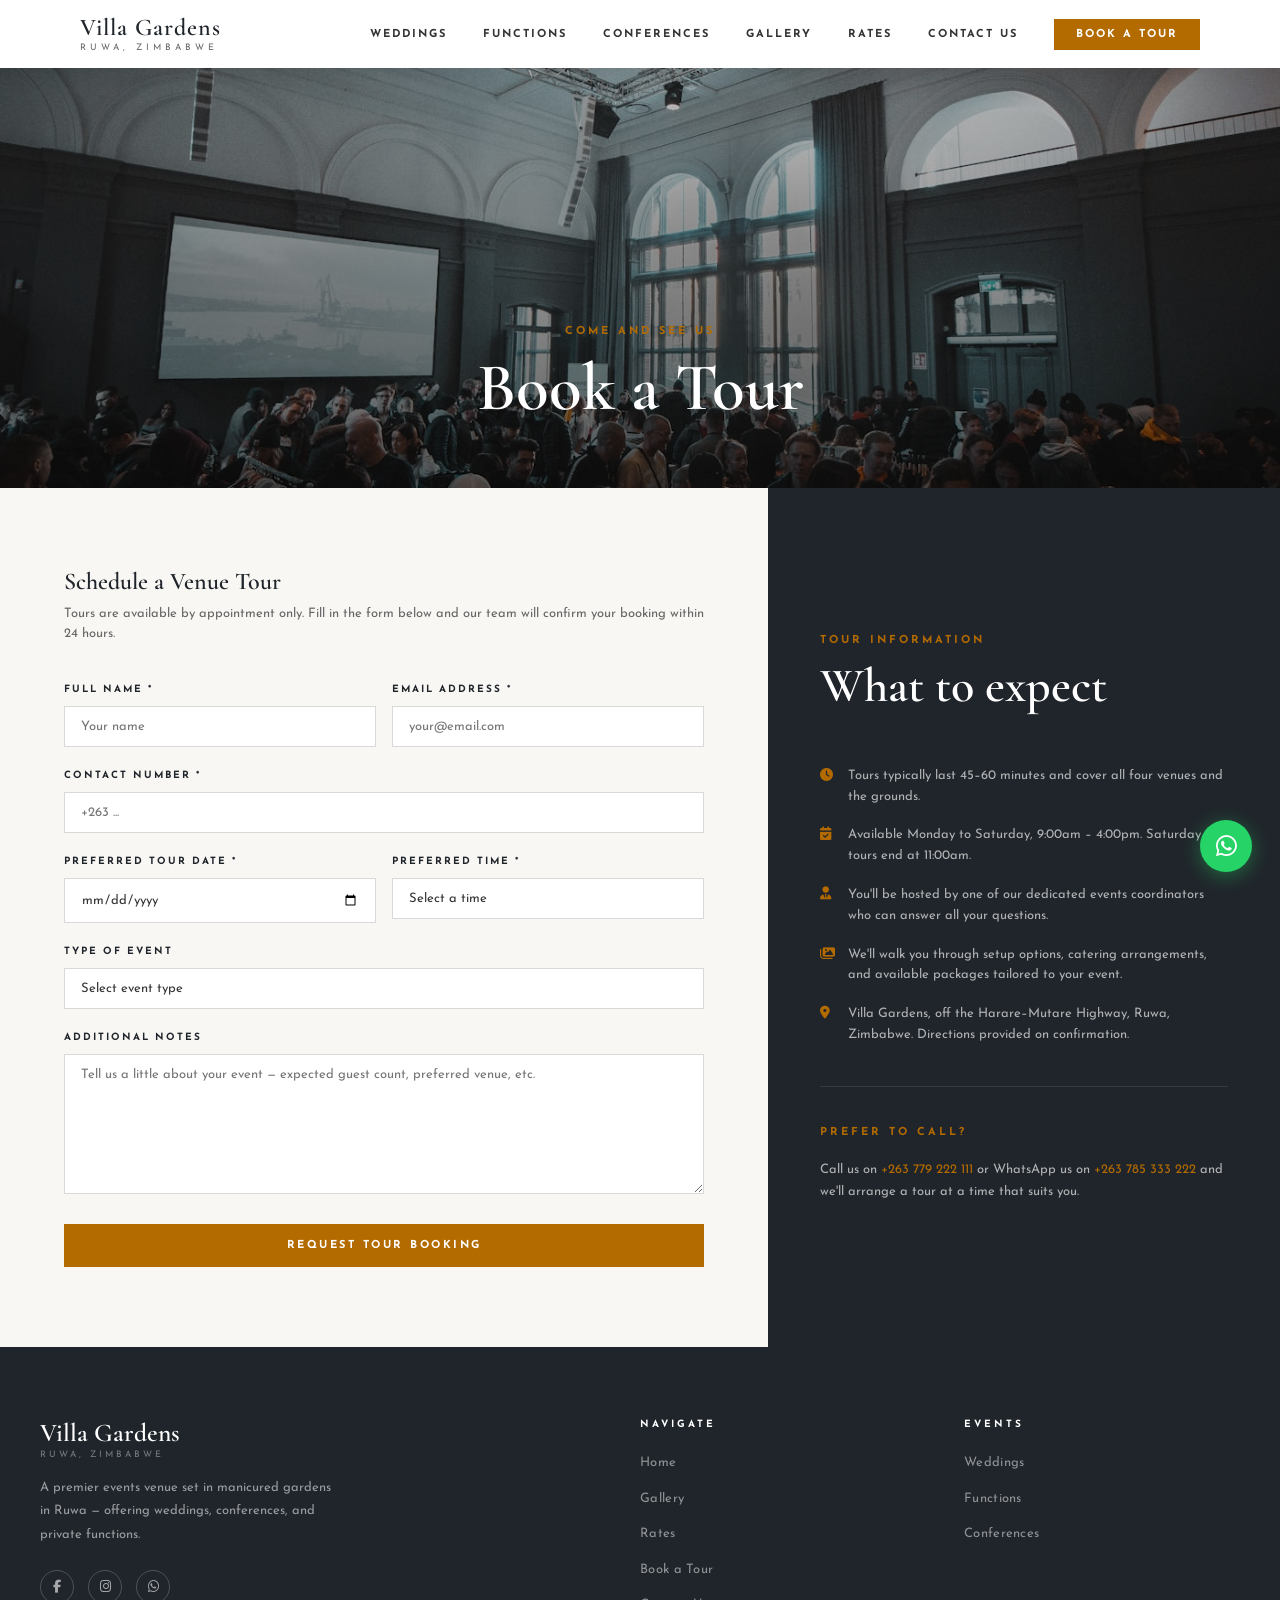
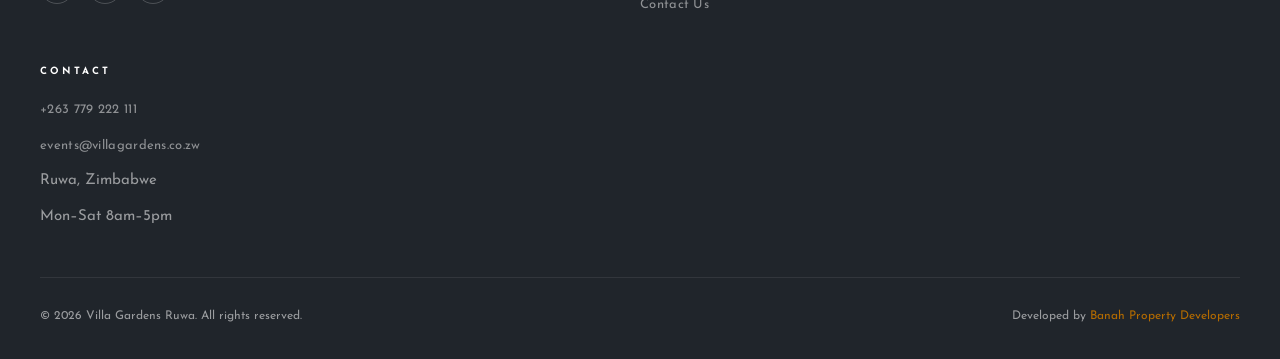
==== book.html @ 0d208f0a "Initial commit: Villa Gardens events venue site Developed by PyBaker" ====
<!DOCTYPE html>
<html lang="en">
<head>
  <meta charset="utf-8">
  <meta name="viewport" content="width=device-width, initial-scale=1">
  <title>Book a Tour — Villa Gardens Ruwa</title>
  <meta name="description" content="Schedule a private tour of Villa Gardens — come and see our wedding and event venues in person.">
  <link rel="preconnect" href="https://fonts.googleapis.com">
  <link rel="preconnect" href="https://fonts.gstatic.com" crossorigin>
  <link href="https://fonts.googleapis.com/css2?family=Josefin+Sans:wght@300;400;600;700&family=Cormorant+Garamond:ital,wght@0,400;0,600;1,400&display=swap" rel="stylesheet">
  <link rel="stylesheet" href="https://cdnjs.cloudflare.com/ajax/libs/font-awesome/6.5.0/css/all.min.css">
  <link rel="stylesheet" href="css/style.css">
</head>
<body>

<div class="offcanvas-overlay"></div>
<div class="offcanvas">
  <button type="button" class="offcanvas-close" aria-label="Close menu"></button>
  <ul class="offcanvas-nav">
    <li><a href="index.html">Home</a></li>
    <li><a href="weddings.html">Weddings</a></li>
    <li><a href="functions.html">Functions</a></li>
    <li><a href="conferences.html">Conferences</a></li>
    <li><a href="gallery.html">Gallery</a></li>
    <li><a href="rates.html">Rates</a></li>
    <li><a href="contact.html">Contact Us</a></li>
    <li><a href="book.html">Book a Tour</a></li>
  </ul>
</div>

<nav class="site-nav solid">
  <div class="nav-inner">
    <a href="index.html" class="nav-logo">
      Villa Gardens
      <span>Ruwa, Zimbabwe</span>
    </a>
    <ul class="nav-links">
      <li><a href="weddings.html">Weddings</a></li>
      <li><a href="functions.html">Functions</a></li>
      <li><a href="conferences.html">Conferences</a></li>
      <li><a href="gallery.html">Gallery</a></li>
      <li><a href="rates.html">Rates</a></li>
      <li><a href="contact.html">Contact Us</a></li>
      <li><a href="book.html" class="nav-cta">Book a Tour</a></li>
    </ul>
    <button type="button" class="nav-hamburger" aria-label="Open menu">
      <span></span><span></span><span></span>
    </button>
  </div>
</nav>

<!-- PAGE HERO -->
<div class="page-hero" style="background-image: url('images/garden-1.jpg')">
  <div class="page-hero__content">
    <span class="page-hero__label">Come and see us</span>
    <h1 class="page-hero__title">Book a Tour</h1>
  </div>
</div>

<!-- BOOK PAGE -->
<div class="book-page">

  <!-- FORM -->
  <div class="book-form-col">
    <h2 class="form-title">Schedule a Venue Tour</h2>
    <p class="form-subtitle">Tours are available by appointment only. Fill in the form below and our team will confirm your booking within 24 hours.</p>

    <form action="#" method="post" novalidate>
      <div class="form-row">
        <div class="form-group">
          <label for="book-name">Full Name *</label>
          <input type="text" id="book-name" name="name" required placeholder="Your name">
        </div>
        <div class="form-group">
          <label for="book-email">Email Address *</label>
          <input type="email" id="book-email" name="email" required placeholder="your@email.com">
        </div>
      </div>

      <div class="form-group">
        <label for="book-phone">Contact Number *</label>
        <input type="tel" id="book-phone" name="phone" required placeholder="+263 ...">
      </div>

      <div class="form-row">
        <div class="form-group">
          <label for="book-date">Preferred Tour Date *</label>
          <input type="date" id="book-date" name="date" required>
        </div>
        <div class="form-group">
          <label for="book-time">Preferred Time *</label>
          <select id="book-time" name="time" required>
            <option value="" disabled selected>Select a time</option>
            <option>9:00am</option>
            <option>10:00am</option>
            <option>11:00am</option>
            <option>12:00pm</option>
            <option>1:00pm</option>
            <option>2:00pm</option>
            <option>3:00pm</option>
            <option>4:00pm</option>
          </select>
        </div>
      </div>

      <div class="form-group">
        <label for="book-event">Type of Event</label>
        <select id="book-event" name="event_type">
          <option value="" disabled selected>Select event type</option>
          <option>Wedding</option>
          <option>Private Function</option>
          <option>Conference</option>
          <option>Corporate Retreat</option>
          <option>Other</option>
        </select>
      </div>

      <div class="form-group">
        <label for="book-notes">Additional Notes</label>
        <textarea id="book-notes" name="notes" placeholder="Tell us a little about your event — expected guest count, preferred venue, etc."></textarea>
      </div>

      <button type="submit" class="btn btn-amber" style="width: 100%; justify-content: center;">Request Tour Booking</button>
    </form>
  </div>

  <!-- INFO -->
  <div class="book-info-col">
    <span class="section-label">Tour Information</span>
    <h2 class="section-title">What to expect</h2>
    <ul class="book-info-list">
      <li>
        <i class="fas fa-clock"></i>
        <span>Tours typically last 45–60 minutes and cover all four venues and the grounds.</span>
      </li>
      <li>
        <i class="fas fa-calendar-check"></i>
        <span>Available Monday to Saturday, 9:00am – 4:00pm. Saturday tours end at 11:00am.</span>
      </li>
      <li>
        <i class="fas fa-user-tie"></i>
        <span>You'll be hosted by one of our dedicated events coordinators who can answer all your questions.</span>
      </li>
      <li>
        <i class="fas fa-images"></i>
        <span>We'll walk you through setup options, catering arrangements, and available packages tailored to your event.</span>
      </li>
      <li>
        <i class="fas fa-map-marker-alt"></i>
        <span>Villa Gardens, off the Harare–Mutare Highway, Ruwa, Zimbabwe. Directions provided on confirmation.</span>
      </li>
    </ul>

    <div style="margin-top: 40px; padding-top: 32px; border-top: 1px solid rgba(255,255,255,0.1);">
      <span class="section-label">Prefer to call?</span>
      <p style="color: rgba(255,255,255,0.65); font-size: 13px; margin-top: 8px; line-height: 1.7;">
        Call us on <a href="tel:+263779222111" style="color: var(--amber);">+263&nbsp;779&nbsp;222&nbsp;111</a> or WhatsApp us on <a href="https://wa.me/263785333222" style="color: var(--amber);" target="_blank" rel="noopener">+263&nbsp;785&nbsp;333&nbsp;222</a> and we'll arrange a tour at a time that suits you.
      </p>
    </div>
  </div>

</div>

<!-- FOOTER -->
<footer class="site-footer">
  <div class="footer-inner">
    <div>
      <div class="footer-brand">Villa Gardens<span>Ruwa, Zimbabwe</span></div>
      <p class="footer-about">A premier events venue set in manicured gardens in Ruwa — offering weddings, conferences, and private functions.</p>
      <div class="footer-social">
        <a href="#" aria-label="Facebook"><i class="fab fa-facebook-f"></i></a>
        <a href="#" aria-label="Instagram"><i class="fab fa-instagram"></i></a>
        <a href="#" aria-label="WhatsApp"><i class="fab fa-whatsapp"></i></a>
      </div>
    </div>
    <div class="footer-col">
      <h4>Navigate</h4>
      <ul>
        <li><a href="index.html">Home</a></li>
        <li><a href="gallery.html">Gallery</a></li>
        <li><a href="rates.html">Rates</a></li>
        <li><a href="book.html">Book a Tour</a></li>
        <li><a href="contact.html">Contact Us</a></li>
      </ul>
    </div>
    <div class="footer-col">
      <h4>Events</h4>
      <ul>
        <li><a href="weddings.html">Weddings</a></li>
        <li><a href="functions.html">Functions</a></li>
        <li><a href="conferences.html">Conferences</a></li>
      </ul>
    </div>
    <div class="footer-col">
      <h4>Contact</h4>
      <ul>
        <li><a href="tel:+263779222111">+263&nbsp;779&nbsp;222&nbsp;111</a></li>
        <li><a href="mailto:events@villagardens.co.zw">events@villagardens.co.zw</a></li>
        <li><span>Ruwa, Zimbabwe</span></li>
        <li><span>Mon–Sat 8am–5pm</span></li>
      </ul>
    </div>
  </div>
  <div class="footer-bottom">
    <span>&copy; <script>document.write(new Date().getFullYear())</script> Villa Gardens Ruwa. All rights reserved.</span>
    <span>Developed by <a href="#" class="footer-dev-link">Banah Property Developers</a></span>
  </div>
</footer>

<a href="https://wa.me/263785333222?text=Hi%2C%20I%27d%20like%20to%20book%20a%20tour%20of%20Villa%20Gardens"
   class="whatsapp-float" target="_blank" rel="noopener" aria-label="Chat on WhatsApp">
  <i class="fab fa-whatsapp"></i>
</a>

<script src="js/main.js"></script>
</body>
</html>
---- css/style.css ----
/* ============================================
   VILLA GARDENS RUWA — Main Stylesheet
   Inspired by wildgeeselodge.com aesthetic:
   rustic elegance, warm amber, dark charcoal
   ============================================ */

@import url('https://fonts.googleapis.com/css2?family=Josefin+Sans:wght@300;400;600;700&family=Cormorant+Garamond:ital,wght@0,400;0,600;1,400&display=swap');

/* ---- TOKENS ---- */
:root {
  --amber:    #b36b00;
  --amber-lt: #d4820a;
  --dark:     #20252b;
  --charcoal: #2c3038;
  --off-white:#f9f7f4;
  --text:     #333333;
  --muted:    #666666;
  --white:    #ffffff;
  --nav-h:    68px;
}

/* ---- RESET ---- */
*, *::before, *::after { box-sizing: border-box; margin: 0; padding: 0; }

html { scroll-behavior: smooth; }

body {
  font-family: 'Josefin Sans', sans-serif;
  font-size: 15px;
  line-height: 1.7;
  color: var(--text);
  background: var(--white);
  overflow-x: hidden;
}

img { max-width: 100%; display: block; }
a { text-decoration: none; color: inherit; }

/* ---- TYPOGRAPHY ---- */
h1, h2, h3, h4 {
  font-family: 'Cormorant Garamond', serif;
  font-weight: 600;
  line-height: 1.15;
  color: var(--dark);
}

.section-label {
  display: inline-block;
  font-family: 'Josefin Sans', sans-serif;
  font-size: 11px;
  font-weight: 700;
  letter-spacing: 3px;
  text-transform: uppercase;
  color: var(--amber);
  margin-bottom: 12px;
}

.section-title {
  font-size: clamp(2rem, 4vw, 3rem);
  margin-bottom: 20px;
}

.section-title--center {
  text-align: center;
}

.section-title--light {
  color: var(--white);
}

.lead {
  font-size: 15px;
  color: var(--muted);
  line-height: 1.8;
  max-width: 520px;
}

/* ---- BUTTONS ---- */
.btn {
  display: inline-block;
  font-family: 'Josefin Sans', sans-serif;
  font-size: 11px;
  font-weight: 700;
  letter-spacing: 2.5px;
  text-transform: uppercase;
  padding: 14px 32px;
  border: 2px solid transparent;
  cursor: pointer;
  transition: background 0.3s, color 0.3s, border-color 0.3s;
}

.btn-ghost {
  background: transparent;
  border-color: var(--white);
  color: var(--white);
}
.btn-ghost:hover {
  background: var(--white);
  color: var(--dark);
}

.btn-amber {
  background: var(--amber);
  border-color: var(--amber);
  color: var(--white);
}
.btn-amber:hover {
  background: var(--amber-lt);
  border-color: var(--amber-lt);
}

.btn-outline-dark {
  background: transparent;
  border-color: var(--dark);
  color: var(--dark);
}
.btn-outline-dark:hover {
  background: var(--dark);
  color: var(--white);
}

/* ============================================
   NAVIGATION
   ============================================ */
.site-nav {
  position: fixed;
  top: 0; left: 0; width: 100%;
  z-index: 1000;
  height: var(--nav-h);
  display: flex;
  align-items: center;
  transition: background 0.4s, box-shadow 0.4s;
}

.site-nav.transparent {
  background: transparent;
}

.site-nav.scrolled {
  background: var(--white);
  box-shadow: 0 2px 20px rgba(0,0,0,0.08);
}

.nav-inner {
  width: 100%;
  max-width: 1200px;
  margin: 0 auto;
  padding: 0 40px;
  display: flex;
  align-items: center;
  justify-content: space-between;
}

.nav-logo {
  font-family: 'Cormorant Garamond', serif;
  font-size: 1.5rem;
  font-weight: 600;
  color: var(--white);
  letter-spacing: 1px;
  line-height: 1.1;
  transition: color 0.3s;
}

.nav-logo span {
  display: block;
  font-family: 'Josefin Sans', sans-serif;
  font-size: 9px;
  font-weight: 400;
  letter-spacing: 4px;
  text-transform: uppercase;
  color: rgba(255,255,255,0.7);
  margin-top: 2px;
  transition: color 0.3s;
}

.site-nav.scrolled .nav-logo { color: var(--dark); }
.site-nav.scrolled .nav-logo span { color: var(--muted); }

.nav-links {
  display: flex;
  align-items: center;
  gap: 36px;
  list-style: none;
}

.nav-links a {
  font-size: 11px;
  font-weight: 700;
  letter-spacing: 2px;
  text-transform: uppercase;
  color: rgba(255,255,255,0.9);
  transition: color 0.3s;
  position: relative;
}

.nav-links a::after {
  content: '';
  position: absolute;
  bottom: -3px; left: 0;
  width: 0; height: 1px;
  background: var(--amber);
  transition: width 0.3s;
}

.nav-links a:hover::after { width: 100%; }
.nav-links a:hover { color: var(--white); }

.site-nav.scrolled .nav-links a { color: var(--text); }
.site-nav.scrolled .nav-links a:hover { color: var(--amber); }

.nav-cta {
  font-size: 11px;
  font-weight: 700;
  letter-spacing: 2px;
  text-transform: uppercase;
  color: var(--white) !important;
  background: var(--amber);
  padding: 10px 22px;
  transition: background 0.3s !important;
}
.nav-cta:hover { background: var(--amber-lt) !important; }
.nav-cta::after { display: none !important; }

/* Hamburger */
.nav-hamburger {
  display: none;
  flex-direction: column;
  gap: 5px;
  cursor: pointer;
  padding: 4px;
}

.nav-hamburger span {
  display: block;
  width: 24px; height: 2px;
  background: var(--white);
  transition: background 0.3s, transform 0.3s, opacity 0.3s;
}

.site-nav.scrolled .nav-hamburger span { background: var(--dark); }

/* Off-canvas */
.offcanvas {
  position: fixed;
  top: 0; right: -320px;
  width: 300px; height: 100vh;
  background: var(--dark);
  z-index: 2000;
  padding: 80px 40px 40px;
  transition: right 0.4s cubic-bezier(0.77,0,0.18,1);
  display: flex;
  flex-direction: column;
}

.offcanvas.open { right: 0; }

.offcanvas-close {
  position: absolute;
  top: 24px; right: 24px;
  width: 36px; height: 36px;
  cursor: pointer;
  display: flex; align-items: center; justify-content: center;
}

.offcanvas-close::before,
.offcanvas-close::after {
  content: '';
  position: absolute;
  width: 20px; height: 2px;
  background: var(--white);
}
.offcanvas-close::before { transform: rotate(45deg); }
.offcanvas-close::after  { transform: rotate(-45deg); }

.offcanvas-nav {
  list-style: none;
  display: flex;
  flex-direction: column;
  gap: 28px;
}

.offcanvas-nav a {
  font-size: 13px;
  font-weight: 700;
  letter-spacing: 2px;
  text-transform: uppercase;
  color: rgba(255,255,255,0.8);
  transition: color 0.2s;
}

.offcanvas-nav a:hover { color: var(--amber); }

.offcanvas-overlay {
  position: fixed;
  inset: 0;
  background: rgba(0,0,0,0.5);
  z-index: 1999;
  opacity: 0;
  pointer-events: none;
  transition: opacity 0.4s;
}

.offcanvas-overlay.open { opacity: 1; pointer-events: all; }

/* ============================================
   HERO SLIDER
   ============================================ */
.hero {
  position: relative;
  height: 100vh;
  min-height: 600px;
  overflow: hidden;
}

.hero-slides {
  position: relative;
  width: 100%; height: 100%;
}

.hero-slide {
  position: absolute;
  inset: 0;
  background-size: cover;
  background-position: center;
  opacity: 0;
  transition: opacity 1.2s ease;
}

.hero-slide.active { opacity: 1; }

.hero-slide::after {
  content: '';
  position: absolute;
  inset: 0;
  background: linear-gradient(
    to bottom,
    rgba(0,0,0,0.35) 0%,
    rgba(0,0,0,0.25) 50%,
    rgba(0,0,0,0.55) 100%
  );
}

.hero-content {
  position: absolute;
  inset: 0;
  z-index: 10;
  display: flex;
  flex-direction: column;
  align-items: center;
  justify-content: center;
  text-align: center;
  padding: 0 24px;
}

.hero-label {
  font-size: 11px;
  font-weight: 700;
  letter-spacing: 4px;
  text-transform: uppercase;
  color: var(--amber);
  margin-bottom: 16px;
}

.hero-title {
  font-family: 'Cormorant Garamond', serif;
  font-size: clamp(3rem, 8vw, 5.5rem);
  font-weight: 600;
  color: var(--white);
  line-height: 1.05;
  letter-spacing: -1px;
  margin-bottom: 20px;
  text-shadow: 0 2px 30px rgba(0,0,0,0.25);
}

.hero-sub {
  font-size: 13px;
  font-weight: 400;
  letter-spacing: 2px;
  text-transform: uppercase;
  color: rgba(255,255,255,0.8);
  margin-bottom: 40px;
}

.hero-actions {
  display: flex;
  gap: 16px;
  flex-wrap: wrap;
  justify-content: center;
}

/* Slider dots */
.hero-dots {
  position: absolute;
  bottom: 36px;
  left: 50%;
  transform: translateX(-50%);
  z-index: 10;
  display: flex;
  gap: 10px;
}

.hero-dot {
  width: 10px; height: 10px;
  border-radius: 50%;
  border: 2px solid rgba(255,255,255,0.6);
  background: transparent;
  cursor: pointer;
  transition: background 0.3s, border-color 0.3s;
}

.hero-dot.active {
  background: var(--white);
  border-color: var(--white);
}

/* Slider arrows */
.hero-arrow {
  position: absolute;
  top: 50%;
  transform: translateY(-50%);
  z-index: 10;
  width: 48px; height: 48px;
  border-radius: 50%;
  background: rgba(255,255,255,0.15);
  border: 2px solid rgba(255,255,255,0.5);
  backdrop-filter: blur(4px);
  cursor: pointer;
  display: flex; align-items: center; justify-content: center;
  transition: background 0.3s;
  color: var(--white);
  font-size: 18px;
}

.hero-arrow:hover { background: rgba(255,255,255,0.3); }
.hero-arrow.prev { left: 32px; }
.hero-arrow.next { right: 32px; }

/* Scroll indicator */
.hero-scroll {
  position: absolute;
  bottom: 36px;
  right: 48px;
  z-index: 10;
  display: flex;
  flex-direction: column;
  align-items: center;
  gap: 8px;
  color: rgba(255,255,255,0.6);
  font-size: 9px;
  letter-spacing: 2px;
  text-transform: uppercase;
}

.hero-scroll-line {
  width: 1px;
  height: 40px;
  background: rgba(255,255,255,0.4);
  animation: scrollLine 1.8s ease-in-out infinite;
}

@keyframes scrollLine {
  0%   { transform: scaleY(0); transform-origin: top; }
  50%  { transform: scaleY(1); transform-origin: top; }
  51%  { transform: scaleY(1); transform-origin: bottom; }
  100% { transform: scaleY(0); transform-origin: bottom; }
}

/* ============================================
   WELCOME STRIP
   ============================================ */
.welcome-strip {
  background: var(--off-white);
  padding: 80px 24px 72px;
  text-align: center;
}

.welcome-heading {
  font-size: clamp(1.8rem, 3.5vw, 2.6rem);
  color: var(--dark);
  margin-bottom: 20px;
}

.welcome-strip p {
  max-width: 660px;
  margin: 0 auto;
  font-size: 16px;
  color: var(--muted);
  line-height: 1.85;
  font-style: italic;
  font-family: 'Cormorant Garamond', serif;
}

.welcome-strip .divider {
  width: 48px; height: 1px;
  background: var(--amber);
  margin: 24px auto;
}

.welcome-stats {
  display: flex;
  align-items: center;
  justify-content: center;
  gap: 0;
  margin-top: 52px;
  flex-wrap: wrap;
}

.welcome-stat {
  display: flex;
  flex-direction: column;
  align-items: center;
  padding: 0 40px;
}

.welcome-stat__number {
  font-family: 'Cormorant Garamond', serif;
  font-size: 2.4rem;
  font-weight: 600;
  color: var(--dark);
  line-height: 1;
}

.welcome-stat__label {
  font-size: 10px;
  font-weight: 700;
  letter-spacing: 2px;
  text-transform: uppercase;
  color: var(--amber);
  margin-top: 6px;
}

.welcome-stat-divider {
  width: 1px;
  height: 48px;
  background: rgba(0,0,0,0.12);
}

/* ============================================
   CATEGORY PANELS
   ============================================ */
.category-panels {
  display: grid;
  grid-template-columns: repeat(3, 1fr);
  height: 480px;
}

.category-panel {
  position: relative;
  overflow: hidden;
  display: block;
  cursor: pointer;
}

.category-panel__bg {
  position: absolute;
  inset: 0;
  background-size: cover;
  background-position: center;
  transition: transform 0.8s ease;
}

.category-panel__bg--1 { background-image: url('../images/feature-1.jpg'); }
.category-panel__bg--2 { background-image: url('../images/feature-2.jpg'); }
.category-panel__bg--3 { background-image: url('../images/feature-3.jpg'); }

.category-panel:hover .category-panel__bg { transform: scale(1.06); }

.category-panel__overlay {
  position: absolute;
  inset: 0;
  background: linear-gradient(to top, rgba(0,0,0,0.72) 0%, rgba(0,0,0,0.15) 60%);
  transition: background 0.4s;
}

.category-panel:hover .category-panel__overlay {
  background: linear-gradient(to top, rgba(0,0,0,0.82) 0%, rgba(0,0,0,0.3) 60%);
}

.category-panel__body {
  position: absolute;
  bottom: 0; left: 0; right: 0;
  padding: 36px 40px;
  z-index: 2;
}

.category-panel__label {
  display: block;
  font-size: 10px;
  font-weight: 700;
  letter-spacing: 2.5px;
  text-transform: uppercase;
  color: var(--amber);
  margin-bottom: 8px;
  opacity: 0;
  transform: translateY(8px);
  transition: opacity 0.35s, transform 0.35s;
}

.category-panel:hover .category-panel__label {
  opacity: 1;
  transform: translateY(0);
}

.category-panel__title {
  font-family: 'Cormorant Garamond', serif;
  font-size: 2.2rem;
  font-weight: 600;
  color: var(--white);
  line-height: 1.1;
  margin-bottom: 14px;
}

.category-panel__cta {
  display: inline-block;
  font-size: 10px;
  font-weight: 700;
  letter-spacing: 2px;
  text-transform: uppercase;
  color: rgba(255,255,255,0.7);
  border-bottom: 1px solid rgba(255,255,255,0.35);
  padding-bottom: 2px;
  transition: color 0.3s, border-color 0.3s;
}

.category-panel:hover .category-panel__cta {
  color: var(--amber);
  border-color: var(--amber);
}

/* ============================================
   FEATURE SECTIONS (alternating)
   ============================================ */
.feature-section {
  display: grid;
  grid-template-columns: 1fr 1fr;
  min-height: 520px;
}

.feature-section.reverse { direction: rtl; }
.feature-section.reverse > * { direction: ltr; }

.feature-img {
  position: relative;
  overflow: hidden;
}

.feature-img img {
  width: 100%; height: 100%;
  object-fit: cover;
  transition: transform 0.8s ease;
}

.feature-img:hover img { transform: scale(1.04); }

.feature-body {
  background: var(--white);
  padding: 80px 72px;
  display: flex;
  flex-direction: column;
  justify-content: center;
}

.feature-body ul {
  list-style: none;
  margin: 24px 0 32px;
  display: flex;
  flex-direction: column;
  gap: 10px;
}

.feature-body ul li {
  display: flex;
  align-items: center;
  gap: 10px;
  font-size: 13px;
  color: var(--muted);
  letter-spacing: 0.5px;
}

.feature-body ul li::before {
  content: '';
  width: 6px; height: 6px;
  border-radius: 50%;
  background: var(--amber);
  flex-shrink: 0;
}

/* ============================================
   PARALLAX DIVIDER
   ============================================ */
.parallax-divider {
  position: relative;
  height: 420px;
  background-attachment: fixed;
  background-size: cover;
  background-position: center;
  display: flex;
  align-items: center;
  justify-content: center;
  text-align: center;
}

.parallax-divider--main {
  background-image: url('../images/parallax-1.jpg');
}

.parallax-divider::after {
  content: '';
  position: absolute;
  inset: 0;
  background: rgba(0,0,0,0.52);
}

.parallax-content {
  position: relative;
  z-index: 1;
  padding: 0 24px;
}

.parallax-content h2 {
  font-size: clamp(2.2rem, 5vw, 4rem);
  color: var(--white);
  margin-bottom: 16px;
}

.parallax-content p {
  color: rgba(255,255,255,0.75);
  font-size: 14px;
  letter-spacing: 1px;
  margin-bottom: 32px;
  max-width: 480px;
  margin-left: auto;
  margin-right: auto;
}

/* ============================================
   UNITS GRID
   ============================================ */
.units-section {
  padding: 100px 40px;
  background: var(--off-white);
}

.units-section .container {
  max-width: 1200px;
  margin: 0 auto;
}

.units-header {
  text-align: center;
  margin-bottom: 60px;
}

.units-grid {
  display: grid;
  grid-template-columns: repeat(4, 1fr);
  gap: 2px;
}

.unit-card {
  position: relative;
  overflow: hidden;
  background: var(--white);
  cursor: pointer;
}

.unit-card-img {
  position: relative;
  height: 280px;
  overflow: hidden;
}

.unit-card-img img {
  width: 100%; height: 100%;
  object-fit: cover;
  transition: transform 0.6s ease;
}

.unit-card:hover .unit-card-img img { transform: scale(1.06); }

.unit-card-body {
  padding: 28px 32px;
  border-left: 3px solid transparent;
  transition: border-color 0.3s;
}

.unit-card:hover .unit-card-body { border-color: var(--amber); }

.unit-card-body h3 {
  font-size: 1.5rem;
  margin-bottom: 6px;
}

.unit-card-body .unit-type {
  font-size: 10px;
  font-weight: 700;
  letter-spacing: 2.5px;
  text-transform: uppercase;
  color: var(--amber);
  margin-bottom: 12px;
}

.unit-card-body p {
  font-size: 13px;
  color: var(--muted);
  margin-bottom: 20px;
  line-height: 1.7;
}

.unit-price {
  font-family: 'Cormorant Garamond', serif;
  font-size: 2rem;
  font-weight: 600;
  color: var(--dark);
  line-height: 1;
}

.unit-price small {
  font-size: 12px;
  font-family: 'Josefin Sans', sans-serif;
  font-weight: 400;
  color: var(--muted);
  letter-spacing: 1px;
}

/* ============================================
   GALLERY STRIP
   ============================================ */
.gallery-strip {
  display: grid;
  grid-template-columns: repeat(4, 1fr);
  grid-template-rows: 240px 240px;
}

.gallery-strip__item {
  position: relative;
  overflow: hidden;
  cursor: pointer;
}

.gallery-strip__item:first-child {
  grid-column: span 2;
  grid-row: span 2;
}

.gallery-strip__item img {
  width: 100%; height: 100%;
  object-fit: cover;
  transition: transform 0.6s ease;
}

.gallery-strip__item:hover img { transform: scale(1.05); }

.gallery-strip__item::after {
  content: '';
  position: absolute;
  inset: 0;
  background: rgba(0,0,0,0);
  transition: background 0.3s;
}

.gallery-strip__item:hover::after { background: rgba(179,107,0,0.25); }

/* ============================================
   LOCATION SECTION
   ============================================ */
.location-section {
  display: grid;
  grid-template-columns: 1fr 1fr;
}

.location-body {
  background: var(--dark);
  padding: 80px 72px;
  display: flex;
  flex-direction: column;
  justify-content: center;
}

.location-body .section-title { color: var(--white); }
.location-body .lead { color: rgba(255,255,255,0.65); max-width: 420px; }

.location-detail {
  margin-top: 32px;
  display: flex;
  flex-direction: column;
  gap: 14px;
}

.location-detail-item {
  display: flex;
  gap: 14px;
  align-items: flex-start;
}

.location-detail-item .icon {
  width: 18px;
  flex-shrink: 0;
  color: var(--amber);
  margin-top: 2px;
  font-size: 14px;
}

.location-detail-item span {
  font-size: 13px;
  color: rgba(255,255,255,0.7);
  line-height: 1.6;
}

.location-map {
  min-height: 480px;
}

.location-map iframe {
  width: 100%;
  height: 100%;
  border: none;
  display: block;
  filter: grayscale(20%);
}

/* ============================================
   RATES SECTION
   ============================================ */
.rates-section {
  padding: 100px 40px;
  background: var(--white);
}

.rates-grid {
  display: grid;
  grid-template-columns: repeat(3, 1fr);
  gap: 2px;
  margin-top: 0;
}

.rate-card {
  background: var(--off-white);
  padding: 52px 44px;
  display: flex;
  flex-direction: column;
  align-items: flex-start;
  gap: 16px;
  border-top: 3px solid transparent;
  transition: border-color 0.3s, background 0.3s;
}

.rate-card:hover {
  border-color: var(--amber);
  background: var(--white);
}

.rate-card--featured {
  background: var(--dark);
  border-top-color: var(--amber);
}

.rate-card--featured h3,
.rate-card--featured p { color: rgba(255,255,255,0.85); }

.rate-card--featured h3 { color: var(--white); }

.rate-card__icon {
  font-size: 1.4rem;
  color: var(--amber);
}

.rate-card h3 {
  font-size: 1.7rem;
  color: var(--dark);
  margin: 0;
}

.rate-card p {
  font-size: 13px;
  color: var(--muted);
  line-height: 1.75;
  flex: 1;
}

/* ============================================
   CONTACT / CTA STRIP
   ============================================ */
.cta-strip {
  background: var(--amber);
  padding: 80px 40px;
  text-align: center;
}

.cta-strip h2 {
  color: var(--white);
  font-size: clamp(1.8rem, 4vw, 3rem);
  margin-bottom: 12px;
}

.cta-strip p {
  color: rgba(255,255,255,0.85);
  margin-bottom: 36px;
  font-size: 14px;
  letter-spacing: 0.5px;
}

.cta-actions {
  display: flex;
  gap: 16px;
  justify-content: center;
  flex-wrap: wrap;
}

.cta-strip .btn-ghost {
  border-color: var(--white);
  color: var(--white);
}

.cta-strip .btn-ghost:hover {
  background: var(--white);
  color: var(--amber);
}

/* ============================================
   FOOTER
   ============================================ */
.site-footer {
  background: var(--dark);
  color: rgba(255,255,255,0.55);
  padding: 72px 40px 32px;
}

.footer-inner {
  max-width: 1200px;
  margin: 0 auto;
  display: grid;
  grid-template-columns: 2fr 1fr 1fr;
  gap: 48px;
  padding-bottom: 48px;
  border-bottom: 1px solid rgba(255,255,255,0.08);
}

.footer-brand {
  font-family: 'Cormorant Garamond', serif;
  font-size: 1.6rem;
  font-weight: 600;
  color: var(--white);
  line-height: 1.1;
  margin-bottom: 16px;
}

.footer-brand span {
  display: block;
  font-family: 'Josefin Sans', sans-serif;
  font-size: 9px;
  font-weight: 400;
  letter-spacing: 3px;
  text-transform: uppercase;
  color: rgba(255,255,255,0.4);
  margin-top: 3px;
}

.footer-about {
  font-size: 13px;
  line-height: 1.8;
  max-width: 300px;
  margin-bottom: 24px;
}

.footer-social {
  display: flex;
  gap: 14px;
}

.footer-social a {
  width: 34px; height: 34px;
  border-radius: 50%;
  border: 1px solid rgba(255,255,255,0.2);
  display: flex; align-items: center; justify-content: center;
  font-size: 13px;
  color: rgba(255,255,255,0.6);
  transition: border-color 0.2s, color 0.2s, background 0.2s;
}

.footer-social a:hover {
  border-color: var(--amber);
  color: var(--amber);
}

.footer-col h4 {
  font-family: 'Josefin Sans', sans-serif;
  font-size: 10px;
  font-weight: 700;
  letter-spacing: 3px;
  text-transform: uppercase;
  color: var(--white);
  margin-bottom: 20px;
}

.footer-col ul {
  list-style: none;
  display: flex;
  flex-direction: column;
  gap: 10px;
}

.footer-col ul li a {
  font-size: 13px;
  color: rgba(255,255,255,0.5);
  transition: color 0.2s;
  letter-spacing: 0.3px;
}

.footer-col ul li a:hover { color: var(--amber); }

.footer-bottom {
  max-width: 1200px;
  margin: 28px auto 0;
  display: flex;
  align-items: center;
  justify-content: space-between;
  font-size: 12px;
  gap: 16px;
  flex-wrap: wrap;
}

/* Footer dev link */
.footer-dev-link { color: var(--amber); }

/* Floating WhatsApp */
.whatsapp-float {
  position: fixed;
  bottom: 28px;
  right: 28px;
  z-index: 999;
  width: 52px; height: 52px;
  background: #25D366;
  border-radius: 50%;
  display: flex; align-items: center; justify-content: center;
  box-shadow: 0 4px 20px rgba(37,211,102,0.4);
  color: var(--white);
  font-size: 24px;
  transition: transform 0.2s, box-shadow 0.2s;
}

.whatsapp-float:hover {
  transform: scale(1.1);
  box-shadow: 0 6px 28px rgba(37,211,102,0.55);
}

/* ============================================
   RESPONSIVE
   ============================================ */
@media (max-width: 1024px) {
  .feature-body { padding: 60px 48px; }
  .location-body { padding: 60px 48px; }
  .units-grid { grid-template-columns: repeat(2, 1fr); }
  .rates-grid { grid-template-columns: repeat(2, 1fr); }
  .category-panels { height: auto; grid-template-columns: 1fr; }
  .category-panel { height: 300px; }
  .welcome-stat { padding: 0 24px; }
}

@media (max-width: 768px) {
  .nav-links { display: none; }
  .nav-hamburger { display: flex; }

  .feature-section,
  .feature-section.reverse {
    grid-template-columns: 1fr;
    direction: ltr;
  }

  .feature-img { height: 300px; }
  .feature-body { padding: 52px 28px; }

  .parallax-divider { background-attachment: scroll; height: 320px; }

  .units-section { padding: 72px 24px; }
  .units-grid { grid-template-columns: 1fr; }
  .rates-section { padding: 72px 24px; }
  .rates-grid { grid-template-columns: 1fr; }
  .welcome-stats { gap: 20px 0; }
  .welcome-stat-divider { display: none; }
  .welcome-stat { padding: 0 20px; }

  .gallery-strip {
    grid-template-columns: repeat(2, 1fr);
    grid-template-rows: repeat(4, 180px);
  }
  .gallery-strip__item:first-child {
    grid-column: span 2;
    grid-row: span 1;
  }

  .location-section {
    grid-template-columns: 1fr;
  }
  .location-body { padding: 52px 28px; }
  .location-map { min-height: 320px; }

  .footer-inner {
    grid-template-columns: 1fr;
    gap: 36px;
  }

  .footer-bottom {
    flex-direction: column;
    text-align: center;
  }

  .hero-arrow { display: none; }
  .hero-scroll { display: none; }

  .cta-strip { padding: 60px 24px; }
}

/* ============================================================
   INNER PAGE — SHARED
   ============================================================ */

/* Page hero banner (used on all inner pages) */
.page-hero {
  position: relative;
  height: 420px;
  background-size: cover;
  background-position: center;
  display: flex;
  align-items: flex-end;
  justify-content: center;
  padding-bottom: 64px;
  margin-top: var(--nav-h);
}

.page-hero::after {
  content: '';
  position: absolute;
  inset: 0;
  background: linear-gradient(to bottom, rgba(0,0,0,0.2) 0%, rgba(0,0,0,0.6) 100%);
}

.page-hero__content {
  position: relative;
  z-index: 1;
  text-align: center;
}

.page-hero__label {
  display: inline-block;
  font-size: 11px;
  font-weight: 700;
  letter-spacing: 3px;
  text-transform: uppercase;
  color: var(--amber);
  margin-bottom: 12px;
}

.page-hero__title {
  font-family: 'Cormorant Garamond', serif;
  font-size: clamp(2.4rem, 6vw, 4.2rem);
  font-weight: 600;
  color: var(--white);
  line-height: 1.05;
}

/* Inner page nav — always solid */
.site-nav.solid {
  background: var(--white);
  box-shadow: 0 2px 20px rgba(0,0,0,0.08);
}
.site-nav.solid .nav-logo { color: var(--dark); }
.site-nav.solid .nav-logo span { color: var(--muted); }
.site-nav.solid .nav-links a { color: var(--text); }
.site-nav.solid .nav-links a:hover { color: var(--amber); }
.site-nav.solid .nav-hamburger span { background: var(--dark); }

/* Page body wrapper */
.page-body {
  max-width: 1200px;
  margin: 0 auto;
  padding: 80px 40px;
}

.page-intro {
  max-width: 720px;
  margin: 0 auto 72px;
  text-align: center;
}

.page-intro p {
  font-size: 16px;
  color: var(--muted);
  line-height: 1.85;
  font-family: 'Cormorant Garamond', serif;
  font-style: italic;
}

/* ============================================================
   VENUE CARDS (weddings / functions / conferences pages)
   ============================================================ */
.venue-list {
  display: flex;
  flex-direction: column;
  gap: 0;
}

.venue-card {
  display: grid;
  grid-template-columns: 1fr 1fr;
  min-height: 500px;
  border-bottom: 1px solid rgba(0,0,0,0.07);
}

.venue-card:nth-child(even) { direction: rtl; }
.venue-card:nth-child(even) > * { direction: ltr; }

.venue-card__img {
  position: relative;
  overflow: hidden;
}

.venue-card__img img {
  width: 100%; height: 100%;
  object-fit: cover;
  transition: transform 0.8s ease;
}

.venue-card:hover .venue-card__img img { transform: scale(1.04); }

.venue-card__body {
  background: var(--white);
  padding: 72px 64px;
  display: flex;
  flex-direction: column;
  justify-content: center;
}

.venue-card__body .section-label { margin-bottom: 8px; }

.venue-card__title {
  font-size: clamp(1.8rem, 3vw, 2.6rem);
  margin-bottom: 20px;
}

.venue-card__desc {
  font-size: 15px;
  color: var(--muted);
  line-height: 1.8;
  margin-bottom: 28px;
  max-width: 460px;
}

.venue-card__specs {
  list-style: none;
  display: flex;
  flex-direction: column;
  gap: 10px;
  margin-bottom: 36px;
}

.venue-card__specs li {
  display: flex;
  align-items: flex-start;
  gap: 10px;
  font-size: 13px;
  color: var(--muted);
}

.venue-card__specs li i {
  color: var(--amber);
  margin-top: 2px;
  width: 14px;
  flex-shrink: 0;
}

.venue-card__capacity {
  display: inline-flex;
  align-items: center;
  gap: 8px;
  background: var(--off-white);
  padding: 10px 18px;
  font-size: 12px;
  font-weight: 700;
  letter-spacing: 1.5px;
  text-transform: uppercase;
  color: var(--dark);
  margin-bottom: 28px;
}

.venue-card__capacity i { color: var(--amber); }

/* ============================================================
   GALLERY PAGE
   ============================================================ */
.gallery-page {
  padding: 80px 40px;
  max-width: 1400px;
  margin: 0 auto;
}

.gallery-section {
  margin-bottom: 72px;
}

.gallery-section__header {
  display: flex;
  align-items: baseline;
  gap: 16px;
  margin-bottom: 24px;
  border-bottom: 1px solid rgba(0,0,0,0.08);
  padding-bottom: 16px;
}

.gallery-section__title {
  font-size: 1.6rem;
}

.gallery-section__count {
  font-size: 11px;
  font-weight: 700;
  letter-spacing: 2px;
  text-transform: uppercase;
  color: var(--muted);
}

.gallery-grid {
  display: grid;
  grid-template-columns: repeat(4, 1fr);
  gap: 4px;
}

.gallery-grid--wide {
  grid-template-columns: repeat(3, 1fr);
}

.gallery-item {
  position: relative;
  overflow: hidden;
  aspect-ratio: 4/3;
  cursor: zoom-in;
}

.gallery-item img {
  width: 100%; height: 100%;
  object-fit: cover;
  transition: transform 0.5s ease;
}

.gallery-item:hover img { transform: scale(1.06); }

.gallery-item::after {
  content: '';
  position: absolute;
  inset: 0;
  background: rgba(0,0,0,0);
  transition: background 0.3s;
}

.gallery-item:hover::after { background: rgba(179,107,0,0.18); }

/* ============================================================
   RATES PAGE
   ============================================================ */
.rates-page {
  max-width: 960px;
  margin: 0 auto;
  padding: 80px 40px;
}

.rates-page .section-label { margin-bottom: 8px; }

.discount-grid {
  display: grid;
  grid-template-columns: repeat(2, 1fr);
  gap: 2px;
  margin-top: 48px;
}

.discount-card {
  background: var(--off-white);
  padding: 40px 44px;
  border-top: 3px solid transparent;
  transition: border-color 0.3s, background 0.3s;
}

.discount-card:hover {
  border-color: var(--amber);
  background: var(--white);
}

.discount-card__year {
  font-size: 10px;
  font-weight: 700;
  letter-spacing: 3px;
  text-transform: uppercase;
  color: var(--amber);
  margin-bottom: 8px;
}

.discount-card__months {
  font-family: 'Cormorant Garamond', serif;
  font-size: 1.6rem;
  font-weight: 600;
  color: var(--dark);
  margin-bottom: 8px;
}

.discount-card__offer {
  font-size: 2.4rem;
  font-family: 'Cormorant Garamond', serif;
  font-weight: 600;
  color: var(--amber);
  line-height: 1;
  margin-bottom: 12px;
}

.discount-card__note {
  font-size: 12px;
  color: var(--muted);
  letter-spacing: 0.5px;
}

.rates-note {
  background: var(--dark);
  color: rgba(255,255,255,0.75);
  padding: 40px 44px;
  margin-top: 2px;
  font-size: 14px;
  line-height: 1.8;
}

.rates-note strong { color: var(--white); }

/* ============================================================
   CONTACT & BOOK FORMS
   ============================================================ */
.contact-page {
  display: grid;
  grid-template-columns: 1fr 1fr;
  min-height: 600px;
}

.contact-form-col {
  background: var(--off-white);
  padding: 80px 64px;
}

.contact-info-col {
  background: var(--dark);
  padding: 80px 64px;
  display: flex;
  flex-direction: column;
  justify-content: center;
}

.contact-info-col .section-title { color: var(--white); }
.contact-info-col .section-label { margin-bottom: 8px; }

.contact-info-col .location-detail { margin-top: 32px; }
.contact-info-col .location-detail-item span { color: rgba(255,255,255,0.7); font-size: 13px; }
.contact-info-col .location-detail-item .icon { color: var(--amber); }

.contact-dept {
  margin-top: 36px;
  display: flex;
  flex-direction: column;
  gap: 20px;
}

.contact-dept__item h4 {
  font-family: 'Josefin Sans', sans-serif;
  font-size: 10px;
  font-weight: 700;
  letter-spacing: 2px;
  text-transform: uppercase;
  color: var(--amber);
  margin-bottom: 6px;
}

.contact-dept__item p {
  font-size: 13px;
  color: rgba(255,255,255,0.65);
  line-height: 1.7;
}

.contact-dept__item a {
  color: rgba(255,255,255,0.65);
  transition: color 0.2s;
}

.contact-dept__item a:hover { color: var(--amber); }

/* Form styles */
.form-group {
  margin-bottom: 20px;
}

.form-group label {
  display: block;
  font-size: 10px;
  font-weight: 700;
  letter-spacing: 2px;
  text-transform: uppercase;
  color: var(--dark);
  margin-bottom: 8px;
}

.form-group input,
.form-group select,
.form-group textarea {
  width: 100%;
  padding: 13px 16px;
  border: 1px solid rgba(0,0,0,0.15);
  background: var(--white);
  font-family: 'Josefin Sans', sans-serif;
  font-size: 13px;
  color: var(--text);
  outline: none;
  transition: border-color 0.25s;
  -webkit-appearance: none;
  appearance: none;
}

.form-group input:focus,
.form-group select:focus,
.form-group textarea:focus {
  border-color: var(--amber);
}

.form-group textarea {
  min-height: 140px;
  resize: vertical;
}

.form-row {
  display: grid;
  grid-template-columns: 1fr 1fr;
  gap: 16px;
}

.form-title {
  font-size: 1.5rem;
  margin-bottom: 8px;
}

.form-subtitle {
  font-size: 13px;
  color: var(--muted);
  margin-bottom: 36px;
  line-height: 1.6;
}

/* Book page layout */
.book-page {
  display: grid;
  grid-template-columns: 3fr 2fr;
  min-height: 600px;
}

.book-form-col {
  background: var(--off-white);
  padding: 80px 64px;
}

.book-info-col {
  background: var(--dark);
  padding: 80px 52px;
  display: flex;
  flex-direction: column;
  justify-content: center;
}

.book-info-col .section-title { color: var(--white); }
.book-info-col .section-label { margin-bottom: 8px; }

.book-info-list {
  list-style: none;
  margin-top: 32px;
  display: flex;
  flex-direction: column;
  gap: 18px;
}

.book-info-list li {
  display: flex;
  align-items: flex-start;
  gap: 14px;
  font-size: 13px;
  color: rgba(255,255,255,0.65);
  line-height: 1.6;
}

.book-info-list li i {
  color: var(--amber);
  margin-top: 2px;
  width: 14px;
  flex-shrink: 0;
}

/* ============================================================
   INNER PAGE RESPONSIVE
   ============================================================ */
@media (max-width: 1024px) {
  .venue-card__body { padding: 52px 44px; }
  .contact-form-col,
  .contact-info-col { padding: 60px 44px; }
  .book-form-col,
  .book-info-col { padding: 60px 44px; }
}

@media (max-width: 768px) {
  .page-hero { height: 280px; padding-bottom: 48px; }

  .venue-card,
  .venue-card:nth-child(even) {
    grid-template-columns: 1fr;
    direction: ltr;
  }
  .venue-card__img { height: 280px; }
  .venue-card__body { padding: 44px 28px; }

  .gallery-grid { grid-template-columns: repeat(2, 1fr); }
  .gallery-grid--wide { grid-template-columns: repeat(2, 1fr); }

  .discount-grid { grid-template-columns: 1fr; }

  .contact-page,
  .book-page { grid-template-columns: 1fr; }
  .contact-form-col,
  .contact-info-col,
  .book-form-col,
  .book-info-col { padding: 52px 28px; }

  .form-row { grid-template-columns: 1fr; }

  .page-body { padding: 60px 24px; }
  .gallery-page { padding: 60px 24px; }
  .rates-page { padding: 60px 24px; }
}
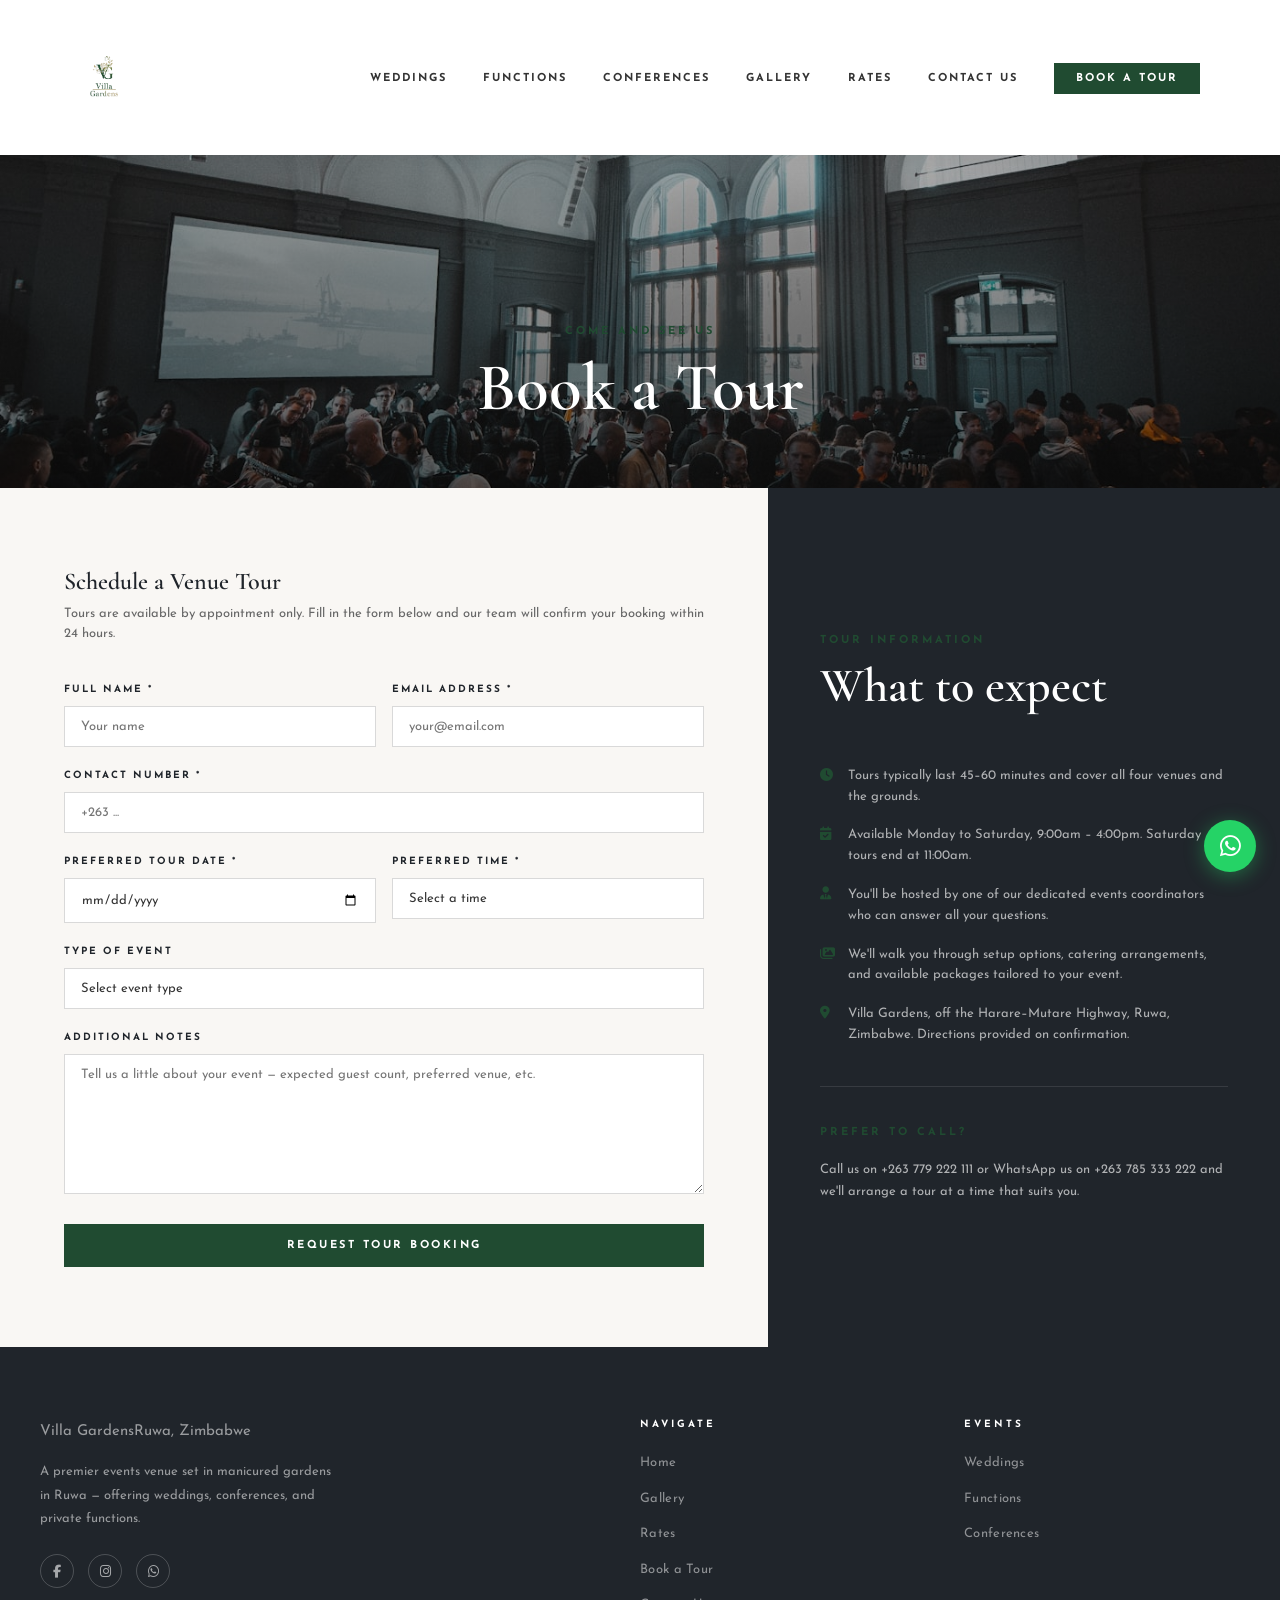
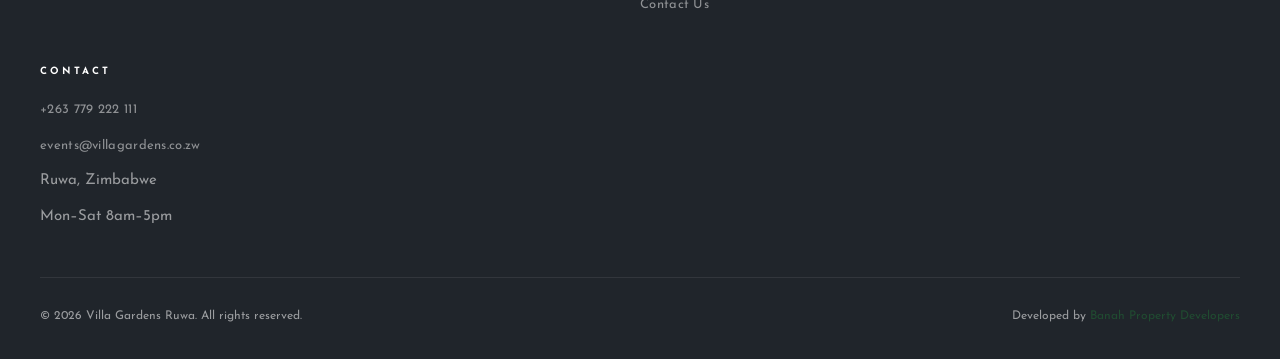
==== commit 06ad412a: "Add logo, favicons, royal green brand colours, nav scroll animation, and Vicky chatbot improvements " ====
--- a/book.html
+++ b/book.html
@@ -3,12 +3,17 @@
 <head>
   <meta charset="utf-8">
   <meta name="viewport" content="width=device-width, initial-scale=1">
+  <meta name="theme-color" content="#204b31">
   <title>Book a Tour — Villa Gardens Ruwa</title>
   <meta name="description" content="Schedule a private tour of Villa Gardens — come and see our wedding and event venues in person.">
   <link rel="preconnect" href="https://fonts.googleapis.com">
   <link rel="preconnect" href="https://fonts.gstatic.com" crossorigin>
   <link href="https://fonts.googleapis.com/css2?family=Josefin+Sans:wght@300;400;600;700&family=Cormorant+Garamond:ital,wght@0,400;0,600;1,400&display=swap" rel="stylesheet">
   <link rel="stylesheet" href="https://cdnjs.cloudflare.com/ajax/libs/font-awesome/6.5.0/css/all.min.css">
+  <link rel="icon" type="image/x-icon" href="favicon.ico">
+  <link rel="icon" type="image/png" sizes="32x32" href="favicon-32.png">
+  <link rel="icon" type="image/png" sizes="16x16" href="favicon-16.png">
+  <link rel="apple-touch-icon" sizes="180x180" href="apple-touch-icon.png">
   <link rel="stylesheet" href="css/style.css">
 </head>
 <body>
@@ -31,8 +36,8 @@
 <nav class="site-nav solid">
   <div class="nav-inner">
     <a href="index.html" class="nav-logo">
-      Villa Gardens
-      <span>Ruwa, Zimbabwe</span>
+      <img src="images/villa-transparent_v2.png" alt="Villa Gardens" class="nav-logo-img nav-logo-img--large">
+      <img src="images/villa-transparent_v1.png" alt="Villa Gardens" class="nav-logo-img nav-logo-img--small">
     </a>
     <ul class="nav-links">
       <li><a href="weddings.html">Weddings</a></li>
--- a/css/style.css
+++ b/css/style.css
@@ -1,15 +1,16 @@
 /* ============================================
    VILLA GARDENS RUWA — Main Stylesheet
    Inspired by wildgeeselodge.com aesthetic:
-   rustic elegance, warm amber, dark charcoal
+   rustic elegance, royal green, dark charcoal
    ============================================ */
 
 @import url('https://fonts.googleapis.com/css2?family=Josefin+Sans:wght@300;400;600;700&family=Cormorant+Garamond:ital,wght@0,400;0,600;1,400&display=swap');
 
 /* ---- TOKENS ---- */
 :root {
-  --amber:    #b36b00;
-  --amber-lt: #d4820a;
+  --royal-green:    #204b31;
+  --royal-green-lt: #56693b;
+  --royal-green-end:#726540;
   --dark:     #20252b;
   --charcoal: #2c3038;
   --off-white:#f9f7f4;
@@ -51,7 +52,7 @@
   font-weight: 700;
   letter-spacing: 3px;
   text-transform: uppercase;
-  color: var(--amber);
+  color: var(--royal-green);
   margin-bottom: 12px;
 }
 
@@ -100,13 +101,13 @@
 }
 
 .btn-amber {
-  background: var(--amber);
-  border-color: var(--amber);
+  background: var(--royal-green);
+  border-color: var(--royal-green);
   color: var(--white);
 }
 .btn-amber:hover {
-  background: var(--amber-lt);
-  border-color: var(--amber-lt);
+  background: var(--royal-green-lt);
+  border-color: var(--royal-green-lt);
 }
 
 .btn-outline-dark {
@@ -126,10 +127,10 @@
   position: fixed;
   top: 0; left: 0; width: 100%;
   z-index: 1000;
-  height: var(--nav-h);
+  height: 155px;
   display: flex;
   align-items: center;
-  transition: background 0.4s, box-shadow 0.4s;
+  transition: background 0.4s, box-shadow 0.4s, height 0.4s;
 }
 
 .site-nav.transparent {
@@ -137,6 +138,7 @@
 }
 
 .site-nav.scrolled {
+  height: var(--nav-h);
   background: var(--white);
   box-shadow: 0 2px 20px rgba(0,0,0,0.08);
 }
@@ -152,29 +154,39 @@
 }
 
 .nav-logo {
-  font-family: 'Cormorant Garamond', serif;
-  font-size: 1.5rem;
-  font-weight: 600;
-  color: var(--white);
-  letter-spacing: 1px;
-  line-height: 1.1;
-  transition: color 0.3s;
-}
-
-.nav-logo span {
+  display: flex;
+  align-items: center;
+}
+
+.nav-logo-img {
+  width: auto;
   display: block;
-  font-family: 'Josefin Sans', sans-serif;
-  font-size: 9px;
-  font-weight: 400;
-  letter-spacing: 4px;
-  text-transform: uppercase;
-  color: rgba(255,255,255,0.7);
-  margin-top: 2px;
-  transition: color 0.3s;
-}
-
-.site-nav.scrolled .nav-logo { color: var(--dark); }
-.site-nav.scrolled .nav-logo span { color: var(--muted); }
+  transition: height 0.4s, opacity 0.3s;
+}
+
+/* Large transparent v2 logo — shown at top */
+.nav-logo-img--large {
+  height: 138px;
+  opacity: 1;
+}
+
+/* Small JPG logo — hidden at top, shown when scrolled */
+.nav-logo-img--small {
+  display: none;
+  height: 48px;
+}
+
+.site-nav.scrolled .nav-logo-img--large,
+.site-nav.solid .nav-logo-img--large {
+  display: none;
+}
+
+.site-nav.scrolled .nav-logo-img--small,
+.site-nav.solid .nav-logo-img--small {
+  display: block;
+}
+
+/* nav-logo is now an <img> — color rules no longer needed */
 
 .nav-links {
   display: flex;
@@ -198,7 +210,7 @@
   position: absolute;
   bottom: -3px; left: 0;
   width: 0; height: 1px;
-  background: var(--amber);
+  background: var(--royal-green);
   transition: width 0.3s;
 }
 
@@ -206,7 +218,7 @@
 .nav-links a:hover { color: var(--white); }
 
 .site-nav.scrolled .nav-links a { color: var(--text); }
-.site-nav.scrolled .nav-links a:hover { color: var(--amber); }
+.site-nav.scrolled .nav-links a:hover { color: var(--royal-green); }
 
 .nav-cta {
   font-size: 11px;
@@ -214,11 +226,11 @@
   letter-spacing: 2px;
   text-transform: uppercase;
   color: var(--white) !important;
-  background: var(--amber);
+  background: var(--royal-green);
   padding: 10px 22px;
   transition: background 0.3s !important;
 }
-.nav-cta:hover { background: var(--amber-lt) !important; }
+.nav-cta:hover { background: var(--royal-green-lt) !important; }
 .nav-cta::after { display: none !important; }
 
 /* Hamburger */
@@ -288,7 +300,7 @@
   transition: color 0.2s;
 }
 
-.offcanvas-nav a:hover { color: var(--amber); }
+.offcanvas-nav a:hover { color: var(--royal-green); }
 
 .offcanvas-overlay {
   position: fixed;
@@ -312,24 +324,20 @@
   overflow: hidden;
 }
 
-.hero-slides {
-  position: relative;
-  width: 100%; height: 100%;
-}
-
-.hero-slide {
+.hero-video-wrap {
   position: absolute;
   inset: 0;
-  background-size: cover;
-  background-position: center;
-  opacity: 0;
-  transition: opacity 1.2s ease;
-}
-
-.hero-slide.active { opacity: 1; }
-
-.hero-slide::after {
-  content: '';
+  width: 100%; height: 100%;
+}
+
+.hero-video-wrap video {
+  width: 100%;
+  height: 100%;
+  object-fit: cover;
+  object-position: center;
+}
+
+.hero-video-overlay {
   position: absolute;
   inset: 0;
   background: linear-gradient(
@@ -357,7 +365,7 @@
   font-weight: 700;
   letter-spacing: 4px;
   text-transform: uppercase;
-  color: var(--amber);
+  color: var(--royal-green);
   margin-bottom: 16px;
 }
 
@@ -388,52 +396,7 @@
   justify-content: center;
 }
 
-/* Slider dots */
-.hero-dots {
-  position: absolute;
-  bottom: 36px;
-  left: 50%;
-  transform: translateX(-50%);
-  z-index: 10;
-  display: flex;
-  gap: 10px;
-}
-
-.hero-dot {
-  width: 10px; height: 10px;
-  border-radius: 50%;
-  border: 2px solid rgba(255,255,255,0.6);
-  background: transparent;
-  cursor: pointer;
-  transition: background 0.3s, border-color 0.3s;
-}
-
-.hero-dot.active {
-  background: var(--white);
-  border-color: var(--white);
-}
-
-/* Slider arrows */
-.hero-arrow {
-  position: absolute;
-  top: 50%;
-  transform: translateY(-50%);
-  z-index: 10;
-  width: 48px; height: 48px;
-  border-radius: 50%;
-  background: rgba(255,255,255,0.15);
-  border: 2px solid rgba(255,255,255,0.5);
-  backdrop-filter: blur(4px);
-  cursor: pointer;
-  display: flex; align-items: center; justify-content: center;
-  transition: background 0.3s;
-  color: var(--white);
-  font-size: 18px;
-}
-
-.hero-arrow:hover { background: rgba(255,255,255,0.3); }
-.hero-arrow.prev { left: 32px; }
-.hero-arrow.next { right: 32px; }
+/* Scroll indicator */
 
 /* Scroll indicator */
 .hero-scroll {
@@ -492,7 +455,7 @@
 
 .welcome-strip .divider {
   width: 48px; height: 1px;
-  background: var(--amber);
+  background: var(--royal-green);
   margin: 24px auto;
 }
 
@@ -525,7 +488,7 @@
   font-weight: 700;
   letter-spacing: 2px;
   text-transform: uppercase;
-  color: var(--amber);
+  color: var(--royal-green);
   margin-top: 6px;
 }
 
@@ -589,7 +552,7 @@
   font-weight: 700;
   letter-spacing: 2.5px;
   text-transform: uppercase;
-  color: var(--amber);
+  color: var(--royal-green);
   margin-bottom: 8px;
   opacity: 0;
   transform: translateY(8px);
@@ -623,8 +586,8 @@
 }
 
 .category-panel:hover .category-panel__cta {
-  color: var(--amber);
-  border-color: var(--amber);
+  color: var(--royal-green);
+  border-color: var(--royal-green);
 }
 
 /* ============================================
@@ -681,7 +644,7 @@
   content: '';
   width: 6px; height: 6px;
   border-radius: 50%;
-  background: var(--amber);
+  background: var(--royal-green);
   flex-shrink: 0;
 }
 
@@ -784,7 +747,7 @@
   transition: border-color 0.3s;
 }
 
-.unit-card:hover .unit-card-body { border-color: var(--amber); }
+.unit-card:hover .unit-card-body { border-color: var(--royal-green); }
 
 .unit-card-body h3 {
   font-size: 1.5rem;
@@ -796,7 +759,7 @@
   font-weight: 700;
   letter-spacing: 2.5px;
   text-transform: uppercase;
-  color: var(--amber);
+  color: var(--royal-green);
   margin-bottom: 12px;
 }
 
@@ -896,7 +859,7 @@
 .location-detail-item .icon {
   width: 18px;
   flex-shrink: 0;
-  color: var(--amber);
+  color: var(--royal-green);
   margin-top: 2px;
   font-size: 14px;
 }
@@ -946,13 +909,13 @@
 }
 
 .rate-card:hover {
-  border-color: var(--amber);
+  border-color: var(--royal-green);
   background: var(--white);
 }
 
 .rate-card--featured {
   background: var(--dark);
-  border-top-color: var(--amber);
+  border-top-color: var(--royal-green);
 }
 
 .rate-card--featured h3,
@@ -962,7 +925,7 @@
 
 .rate-card__icon {
   font-size: 1.4rem;
-  color: var(--amber);
+  color: var(--royal-green);
 }
 
 .rate-card h3 {
@@ -982,7 +945,7 @@
    CONTACT / CTA STRIP
    ============================================ */
 .cta-strip {
-  background: var(--amber);
+  background: var(--royal-green);
   padding: 80px 40px;
   text-align: center;
 }
@@ -1014,7 +977,7 @@
 
 .cta-strip .btn-ghost:hover {
   background: var(--white);
-  color: var(--amber);
+  color: var(--royal-green);
 }
 
 /* ============================================
@@ -1037,23 +1000,15 @@
 }
 
 .footer-brand {
-  font-family: 'Cormorant Garamond', serif;
-  font-size: 1.6rem;
-  font-weight: 600;
-  color: var(--white);
-  line-height: 1.1;
   margin-bottom: 16px;
 }
 
-.footer-brand span {
+.footer-logo-img {
+  height: 80px;
+  width: auto;
   display: block;
-  font-family: 'Josefin Sans', sans-serif;
-  font-size: 9px;
-  font-weight: 400;
-  letter-spacing: 3px;
-  text-transform: uppercase;
-  color: rgba(255,255,255,0.4);
-  margin-top: 3px;
+  filter: brightness(0) invert(1);
+  opacity: 0.9;
 }
 
 .footer-about {
@@ -1079,8 +1034,8 @@
 }
 
 .footer-social a:hover {
-  border-color: var(--amber);
-  color: var(--amber);
+  border-color: var(--royal-green);
+  color: var(--royal-green);
 }
 
 .footer-col h4 {
@@ -1107,7 +1062,7 @@
   letter-spacing: 0.3px;
 }
 
-.footer-col ul li a:hover { color: var(--amber); }
+.footer-col ul li a:hover { color: var(--royal-green); }
 
 .footer-bottom {
   max-width: 1200px;
@@ -1121,13 +1076,13 @@
 }
 
 /* Footer dev link */
-.footer-dev-link { color: var(--amber); }
+.footer-dev-link { color: var(--royal-green); }
 
 /* Floating WhatsApp */
 .whatsapp-float {
   position: fixed;
   bottom: 28px;
-  right: 28px;
+  right: 24px;
   z-index: 999;
   width: 52px; height: 52px;
   background: #25D366;
@@ -1138,7 +1093,27 @@
   font-size: 24px;
   transition: transform 0.2s, box-shadow 0.2s;
 }
-
+.whatsapp-float::before {
+  content: 'Chat on WhatsApp';
+  position: absolute;
+  right: 62px;
+  background: #25D366;
+  color: #fff;
+  font-size: 12px;
+  font-weight: 600;
+  white-space: nowrap;
+  padding: 6px 12px;
+  border-radius: 20px;
+  opacity: 0;
+  pointer-events: none;
+  transform: translateX(6px);
+  transition: opacity 0.2s, transform 0.2s;
+  font-family: var(--font-body);
+}
+.whatsapp-float:hover::before {
+  opacity: 1;
+  transform: translateX(0);
+}
 .whatsapp-float:hover {
   transform: scale(1.1);
   box-shadow: 0 6px 28px rgba(37,211,102,0.55);
@@ -1247,7 +1222,7 @@
   font-weight: 700;
   letter-spacing: 3px;
   text-transform: uppercase;
-  color: var(--amber);
+  color: var(--royal-green);
   margin-bottom: 12px;
 }
 
@@ -1264,10 +1239,9 @@
   background: var(--white);
   box-shadow: 0 2px 20px rgba(0,0,0,0.08);
 }
-.site-nav.solid .nav-logo { color: var(--dark); }
-.site-nav.solid .nav-logo span { color: var(--muted); }
+/* nav-logo image filter handled in .nav-logo-img rules above */
 .site-nav.solid .nav-links a { color: var(--text); }
-.site-nav.solid .nav-links a:hover { color: var(--amber); }
+.site-nav.solid .nav-links a:hover { color: var(--royal-green); }
 .site-nav.solid .nav-hamburger span { background: var(--dark); }
 
 /* Page body wrapper */
@@ -1363,7 +1337,7 @@
 }
 
 .venue-card__specs li i {
-  color: var(--amber);
+  color: var(--royal-green);
   margin-top: 2px;
   width: 14px;
   flex-shrink: 0;
@@ -1383,7 +1357,7 @@
   margin-bottom: 28px;
 }
 
-.venue-card__capacity i { color: var(--amber); }
+.venue-card__capacity i { color: var(--royal-green); }
 
 /* ============================================================
    GALLERY PAGE
@@ -1480,7 +1454,7 @@
 }
 
 .discount-card:hover {
-  border-color: var(--amber);
+  border-color: var(--royal-green);
   background: var(--white);
 }
 
@@ -1489,7 +1463,7 @@
   font-weight: 700;
   letter-spacing: 3px;
   text-transform: uppercase;
-  color: var(--amber);
+  color: var(--royal-green);
   margin-bottom: 8px;
 }
 
@@ -1505,7 +1479,7 @@
   font-size: 2.4rem;
   font-family: 'Cormorant Garamond', serif;
   font-weight: 600;
-  color: var(--amber);
+  color: var(--royal-green);
   line-height: 1;
   margin-bottom: 12px;
 }
@@ -1554,7 +1528,7 @@
 
 .contact-info-col .location-detail { margin-top: 32px; }
 .contact-info-col .location-detail-item span { color: rgba(255,255,255,0.7); font-size: 13px; }
-.contact-info-col .location-detail-item .icon { color: var(--amber); }
+.contact-info-col .location-detail-item .icon { color: var(--royal-green); }
 
 .contact-dept {
   margin-top: 36px;
@@ -1569,7 +1543,7 @@
   font-weight: 700;
   letter-spacing: 2px;
   text-transform: uppercase;
-  color: var(--amber);
+  color: var(--royal-green);
   margin-bottom: 6px;
 }
 
@@ -1584,7 +1558,7 @@
   transition: color 0.2s;
 }
 
-.contact-dept__item a:hover { color: var(--amber); }
+.contact-dept__item a:hover { color: var(--royal-green); }
 
 /* Form styles */
 .form-group {
@@ -1620,7 +1594,7 @@
 .form-group input:focus,
 .form-group select:focus,
 .form-group textarea:focus {
-  border-color: var(--amber);
+  border-color: var(--royal-green);
 }
 
 .form-group textarea {
@@ -1687,7 +1661,7 @@
 }
 
 .book-info-list li i {
-  color: var(--amber);
+  color: var(--royal-green);
   margin-top: 2px;
   width: 14px;
   flex-shrink: 0;
@@ -1733,3 +1707,294 @@
   .gallery-page { padding: 60px 24px; }
   .rates-page { padding: 60px 24px; }
 }
+
+/* ============================================
+   CHATBOT
+   ============================================ */
+
+.vg-chat__toggle {
+  position: fixed;
+  bottom: 90px;
+  right: 24px;
+  z-index: 999;
+  width: 56px; height: 56px;
+  border-radius: 50%;
+  background: var(--royal-green);
+  border: none;
+  cursor: pointer;
+  display: flex; align-items: center; justify-content: center;
+  font-size: 22px;
+  color: var(--white);
+  box-shadow: 0 4px 16px rgba(0,0,0,0.25);
+  transition: transform 0.2s, background 0.2s;
+}
+.vg-chat__toggle::before {
+  content: 'Chat with Vicky';
+  position: absolute;
+  right: 66px;
+  background: var(--charcoal);
+  color: #fff;
+  font-size: 12px;
+  font-weight: 600;
+  white-space: nowrap;
+  padding: 6px 12px;
+  border-radius: 20px;
+  opacity: 0;
+  pointer-events: none;
+  transform: translateX(6px);
+  transition: opacity 0.2s, transform 0.2s;
+  font-family: var(--font-body);
+}
+.vg-chat__toggle:hover::before {
+  opacity: 1;
+  transform: translateX(0);
+}
+.vg-chat__toggle:hover { transform: scale(1.08); background: #c8860a; }
+
+.vg-chat__badge {
+  position: absolute;
+  top: -4px; right: -4px;
+  background: #e53e3e;
+  color: #fff;
+  font-size: 11px;
+  font-weight: 700;
+  width: 18px; height: 18px;
+  border-radius: 50%;
+  display: flex; align-items: center; justify-content: center;
+}
+
+.vg-chat {
+  position: fixed;
+  bottom: 156px;
+  right: 24px;
+  z-index: 1000;
+  width: 420px;
+  max-height: 640px;
+  background: #fff;
+  border-radius: 16px;
+  box-shadow: 0 8px 40px rgba(0,0,0,0.18);
+  display: flex;
+  flex-direction: column;
+  overflow: hidden;
+  opacity: 0;
+  pointer-events: none;
+  transform: translateY(16px) scale(0.97);
+  transition: opacity 0.25s, transform 0.25s;
+}
+.vg-chat.vg-chat--open {
+  opacity: 1;
+  pointer-events: all;
+  transform: translateY(0) scale(1);
+}
+
+.vg-chat__header {
+  background: var(--charcoal);
+  color: var(--white);
+  padding: 14px 16px;
+  display: flex;
+  align-items: center;
+  gap: 12px;
+}
+.vg-chat__avatar {
+  width: 36px; height: 36px;
+  border-radius: 50%;
+  background: var(--royal-green);
+  display: flex; align-items: center; justify-content: center;
+  font-size: 16px;
+  flex-shrink: 0;
+}
+.vg-chat__header strong { display: block; font-size: 14px; }
+.vg-chat__status { font-size: 11px; opacity: 0.7; }
+.vg-chat__close {
+  margin-left: auto;
+  background: none; border: none;
+  color: rgba(255,255,255,0.7);
+  cursor: pointer; font-size: 16px;
+  line-height: 1;
+  padding: 4px;
+}
+.vg-chat__close:hover { color: #fff; }
+
+.vg-chat__body {
+  flex: 1;
+  overflow-y: auto;
+  padding: 16px;
+  display: flex;
+  flex-direction: column;
+  gap: 10px;
+  background: #f7f5f0;
+}
+
+.vg-chat__msg {
+  max-width: 85%;
+  padding: 10px 14px;
+  border-radius: 14px;
+  font-size: 15px;
+  line-height: 1.55;
+}
+.vg-chat__msg--bot {
+  background: #fff;
+  color: var(--charcoal);
+  border-bottom-left-radius: 4px;
+  align-self: flex-start;
+  box-shadow: 0 1px 4px rgba(0,0,0,0.07);
+}
+.vg-chat__msg--bot a { color: var(--royal-green); }
+.vg-chat__msg--user {
+  background: var(--royal-green);
+  color: #fff;
+  border-bottom-right-radius: 4px;
+  align-self: flex-end;
+}
+
+/* Typing indicator */
+.vg-chat__msg--typing {
+  display: flex; gap: 5px; align-items: center;
+  padding: 12px 16px;
+}
+.vg-chat__msg--typing span {
+  width: 7px; height: 7px;
+  border-radius: 50%;
+  background: #bbb;
+  animation: vg-bounce 1.2s infinite;
+}
+.vg-chat__msg--typing span:nth-child(2) { animation-delay: 0.2s; }
+.vg-chat__msg--typing span:nth-child(3) { animation-delay: 0.4s; }
+@keyframes vg-bounce {
+  0%, 80%, 100% { transform: translateY(0); }
+  40% { transform: translateY(-6px); }
+}
+
+.vg-chat__suggestions {
+  display: flex;
+  flex-wrap: wrap;
+  gap: 7px;
+  margin-top: 4px;
+}
+.vg-chat__suggestions button {
+  background: #fff;
+  border: 1.5px solid var(--royal-green);
+  color: var(--charcoal);
+  border-radius: 20px;
+  padding: 7px 14px;
+  font-size: 13.5px;
+  cursor: pointer;
+  transition: background 0.2s, color 0.2s;
+  font-family: inherit;
+}
+.vg-chat__suggestions button:hover {
+  background: var(--royal-green);
+  color: #fff;
+}
+
+.vg-chat__footer {
+  padding: 10px 12px;
+  border-top: 1px solid #eee;
+  display: flex;
+  gap: 8px;
+  background: #fff;
+}
+.vg-chat__input {
+  flex: 1;
+  border: 1.5px solid #e0ddd5;
+  border-radius: 24px;
+  padding: 9px 16px;
+  font-size: 15px;
+  font-family: inherit;
+  outline: none;
+  transition: border-color 0.2s;
+}
+.vg-chat__input:focus { border-color: var(--royal-green); }
+.vg-chat__send {
+  width: 36px; height: 36px;
+  border-radius: 50%;
+  background: var(--royal-green);
+  border: none;
+  color: #fff;
+  cursor: pointer;
+  display: flex; align-items: center; justify-content: center;
+  font-size: 14px;
+  flex-shrink: 0;
+  transition: background 0.2s;
+}
+.vg-chat__send:hover { background: #c8860a; }
+
+@media (max-width: 400px) {
+  .vg-chat { width: calc(100vw - 32px); right: 16px; bottom: 140px; }
+  .vg-chat__toggle { right: 16px; bottom: 90px; }
+  .whatsapp-float { right: 16px; bottom: 28px; }
+}
+
+.vg-chat__wa-btn {
+  display: flex;
+  align-items: center;
+  justify-content: center;
+  gap: 8px;
+  background: #25d366;
+  color: #fff;
+  font-size: 15px;
+  font-weight: 600;
+  font-family: inherit;
+  padding: 10px 16px;
+  text-decoration: none;
+  transition: background 0.2s;
+}
+.vg-chat__wa-btn:hover { background: #1ebe5d; color: #fff; }
+.vg-chat__wa-btn i { font-size: 16px; }
+
+/* ---- QUICK REPLIES ---- */
+.vg-chat__quick-replies {
+  display: flex; flex-wrap: wrap; gap: 8px;
+  padding: 4px 0 8px;
+}
+.vg-chat__quick-btn {
+  background: #fff;
+  border: 1.5px solid var(--royal-green);
+  color: var(--charcoal);
+  border-radius: 20px;
+  padding: 7px 14px;
+  font-size: 14px;
+  cursor: pointer;
+  font-family: inherit;
+  transition: background 0.2s, color 0.2s;
+  white-space: nowrap;
+}
+.vg-chat__quick-btn:hover { background: var(--royal-green); color: #fff; }
+
+/* ---- DATE PICKER ---- */
+.vg-chat__datepicker {
+  background: #fff;
+  border-radius: 12px;
+  padding: 12px;
+  box-shadow: 0 2px 12px rgba(0,0,0,0.1);
+  width: 100%;
+  margin-bottom: 8px;
+}
+.vg-dp__header {
+  display: flex; align-items: center; justify-content: space-between;
+  margin-bottom: 10px;
+}
+.vg-dp__header span { font-weight: 700; font-size: 14px; color: var(--charcoal); }
+.vg-dp__header button {
+  background: none; border: none; cursor: pointer;
+  font-size: 18px; color: var(--royal-green); padding: 0 6px; line-height: 1;
+}
+.vg-dp__header button:hover { color: var(--charcoal); }
+.vg-dp__labels {
+  display: grid; grid-template-columns: repeat(7, 1fr);
+  text-align: center; margin-bottom: 4px;
+}
+.vg-dp__labels span { font-size: 11px; font-weight: 700; color: #aaa; padding: 2px 0; }
+.vg-dp__grid {
+  display: grid; grid-template-columns: repeat(7, 1fr); gap: 3px;
+}
+.vg-dp__day {
+  background: none; border: none; border-radius: 50%;
+  width: 32px; height: 32px;
+  font-size: 13px; cursor: pointer; font-family: inherit;
+  transition: background 0.15s, color 0.15s;
+  color: var(--charcoal);
+}
+.vg-dp__day:hover:not(:disabled) { background: var(--royal-green); color: #fff; }
+.vg-dp__day--disabled { color: #ccc; cursor: default; }
+.vg-dp__empty { width: 32px; height: 32px; }
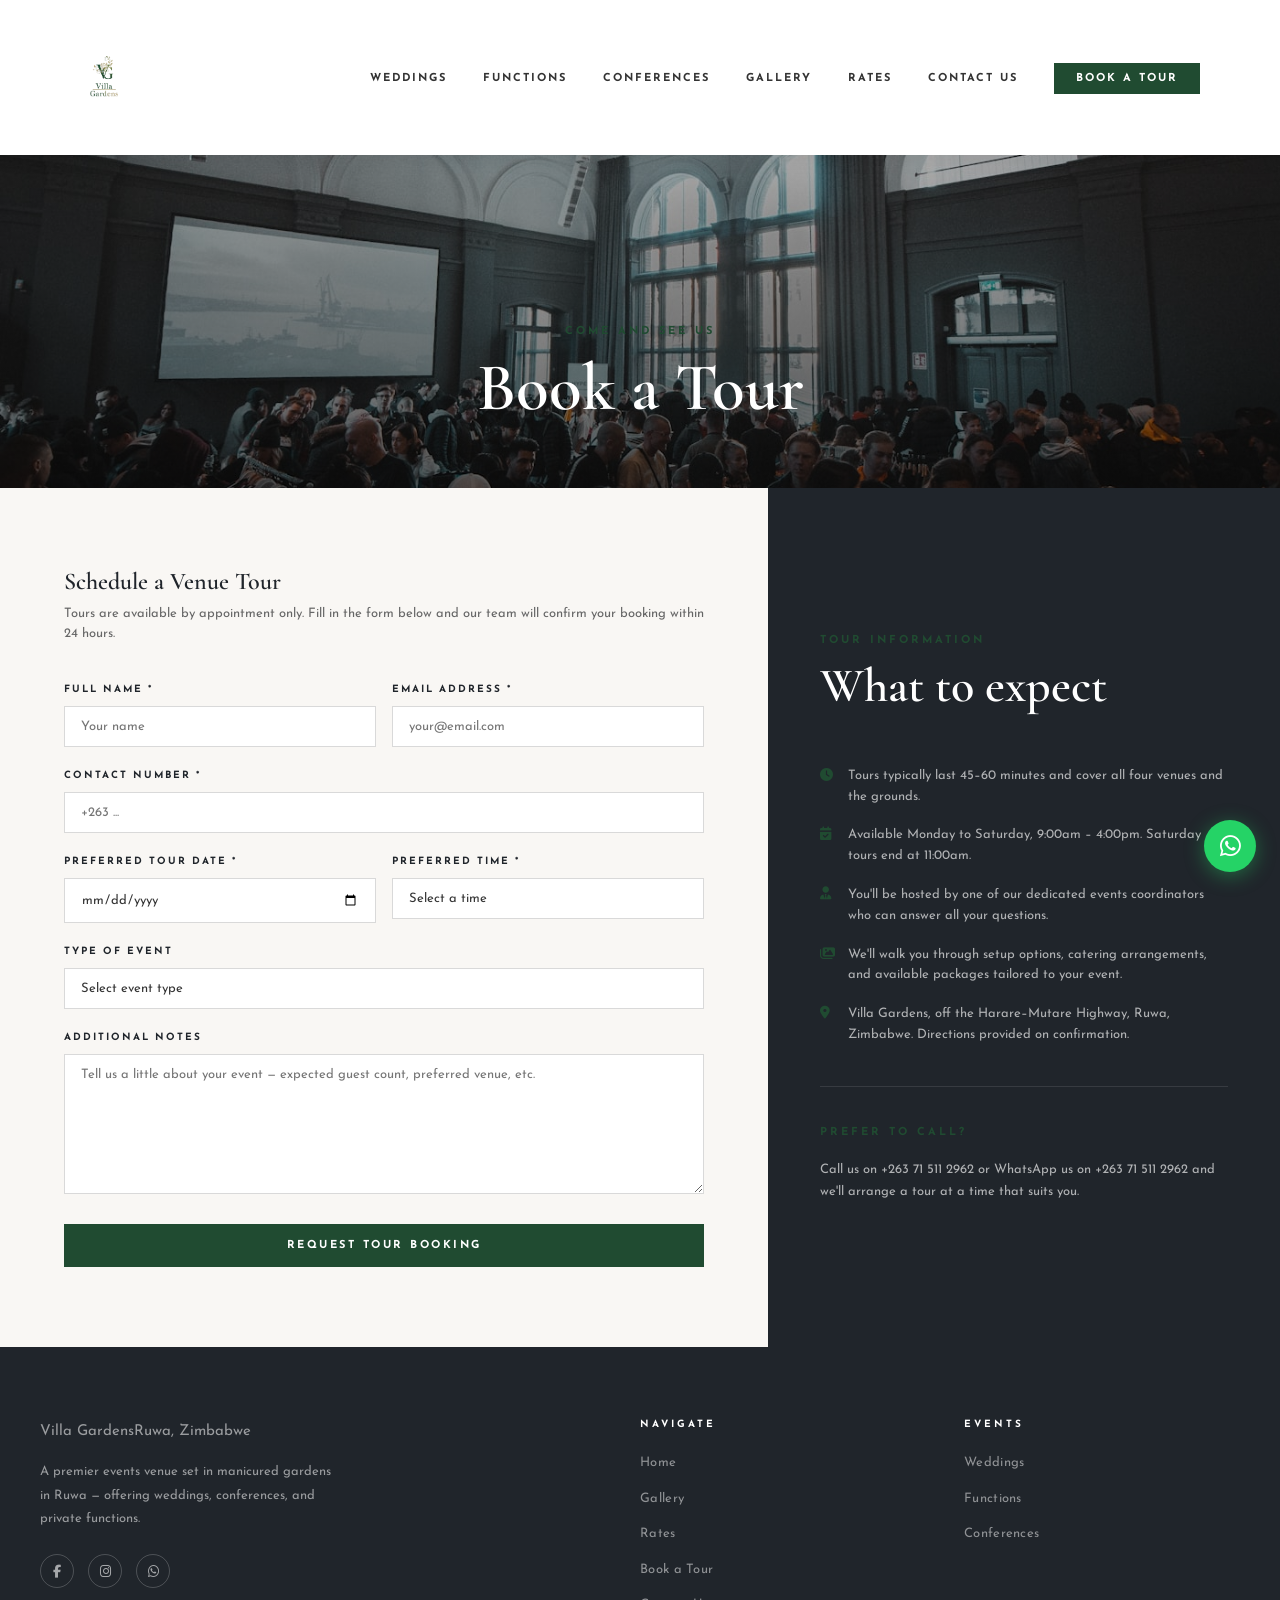
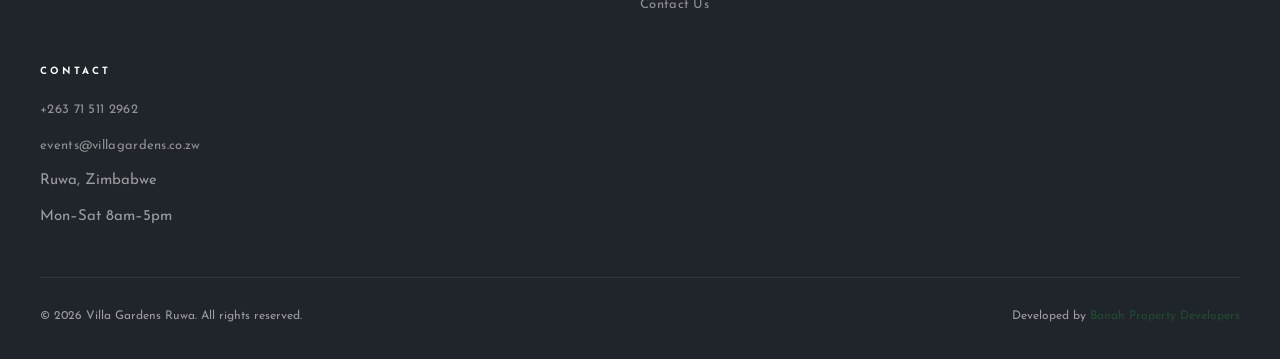
==== commit ec3b80f9: "Update Villa Gardens contact number to +263 71 511 2962 Developed by PyBaker" ====
--- a/book.html
+++ b/book.html
@@ -159,7 +159,7 @@
     <div style="margin-top: 40px; padding-top: 32px; border-top: 1px solid rgba(255,255,255,0.1);">
       <span class="section-label">Prefer to call?</span>
       <p style="color: rgba(255,255,255,0.65); font-size: 13px; margin-top: 8px; line-height: 1.7;">
-        Call us on <a href="tel:+263779222111" style="color: var(--amber);">+263&nbsp;779&nbsp;222&nbsp;111</a> or WhatsApp us on <a href="https://wa.me/263785333222" style="color: var(--amber);" target="_blank" rel="noopener">+263&nbsp;785&nbsp;333&nbsp;222</a> and we'll arrange a tour at a time that suits you.
+        Call us on <a href="tel:+263715112962" style="color: var(--amber);">+263&nbsp;71&nbsp;511&nbsp;2962</a> or WhatsApp us on <a href="https://wa.me/263715112962" style="color: var(--amber);" target="_blank" rel="noopener">+263&nbsp;71&nbsp;511&nbsp;2962</a> and we'll arrange a tour at a time that suits you.
       </p>
     </div>
   </div>
@@ -199,7 +199,7 @@
     <div class="footer-col">
       <h4>Contact</h4>
       <ul>
-        <li><a href="tel:+263779222111">+263&nbsp;779&nbsp;222&nbsp;111</a></li>
+        <li><a href="tel:+263715112962">+263&nbsp;71&nbsp;511&nbsp;2962</a></li>
         <li><a href="mailto:events@villagardens.co.zw">events@villagardens.co.zw</a></li>
         <li><span>Ruwa, Zimbabwe</span></li>
         <li><span>Mon–Sat 8am–5pm</span></li>
@@ -212,7 +212,7 @@
   </div>
 </footer>
 
-<a href="https://wa.me/263785333222?text=Hi%2C%20I%27d%20like%20to%20book%20a%20tour%20of%20Villa%20Gardens"
+<a href="https://wa.me/263715112962?text=Hi%2C%20I%27d%20like%20to%20book%20a%20tour%20of%20Villa%20Gardens"
    class="whatsapp-float" target="_blank" rel="noopener" aria-label="Chat on WhatsApp">
   <i class="fab fa-whatsapp"></i>
 </a>
